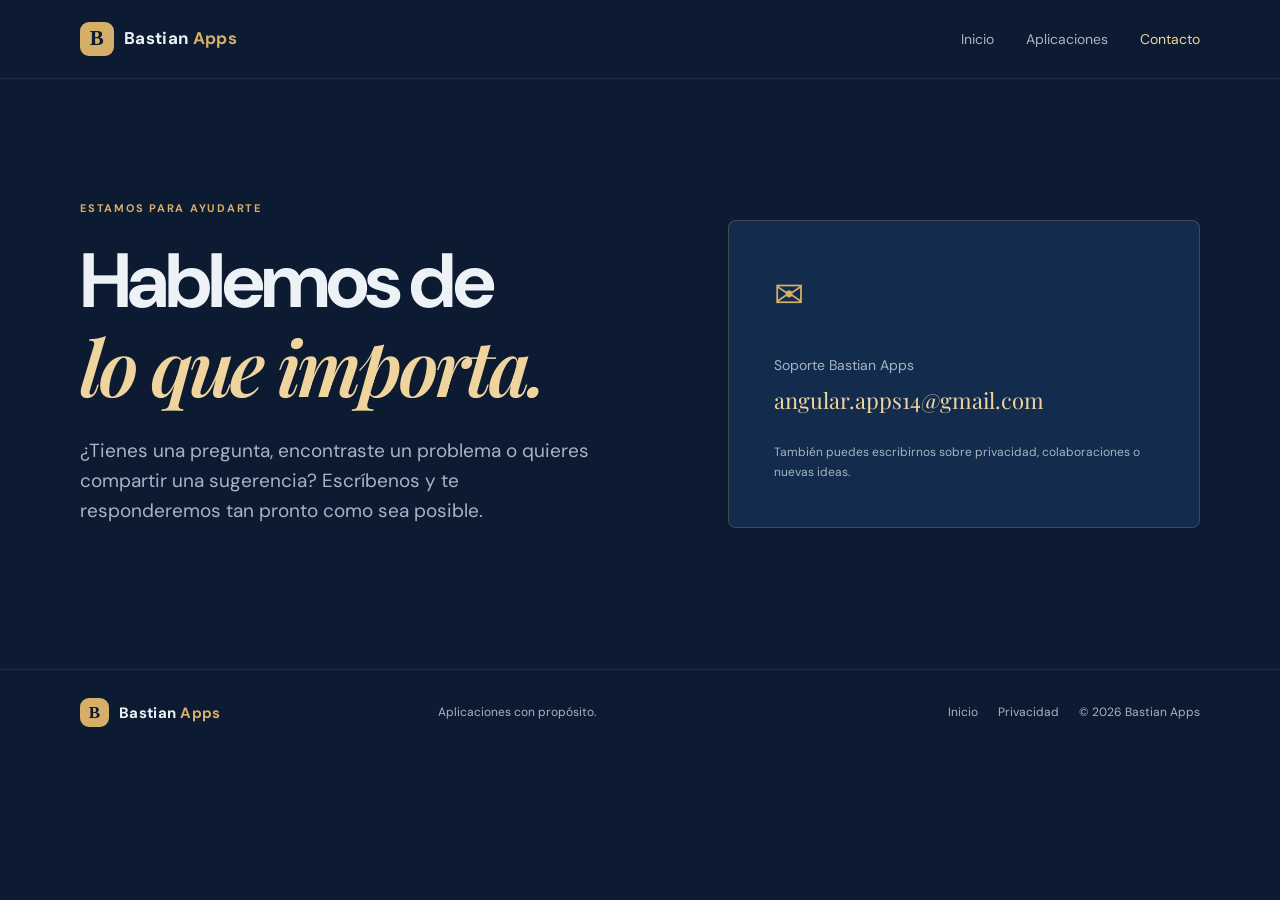
==== contacto.html @ 9ca48ae2 "feat: crear sitio web oficial de Bastian Apps" ====
<!doctype html><html lang="es"><head><meta charset="utf-8"><meta name="viewport" content="width=device-width, initial-scale=1"><meta name="description" content="Contacto y soporte de Bastian Apps."><title>Contacto | Bastian Apps</title><link rel="icon" href="assets/logo/favicon.svg" type="image/svg+xml"><link rel="stylesheet" href="styles.css"></head><body><header class="site-header"><div class="container nav-wrap"><a class="brand" href="index.html"><span class="brand-mark">B</span><span>Bastian <em>Apps</em></span></a><button class="menu-toggle" type="button" aria-expanded="false" aria-controls="main-nav" aria-label="Abrir menú">☰</button><nav id="main-nav" class="main-nav" aria-label="Navegación principal"><a href="index.html">Inicio</a><a href="apps/defensa-del-evangelio.html">Aplicaciones</a><a class="active" href="contacto.html">Contacto</a></nav></div></header><main><section class="contact-hero container"><div><p class="eyebrow">Estamos para ayudarte</p><h1>Hablemos de<br><span>lo que importa.</span></h1><p class="hero-lead">¿Tienes una pregunta, encontraste un problema o quieres compartir una sugerencia? Escríbenos y te responderemos tan pronto como sea posible.</p></div><div class="contact-card"><span class="contact-icon">✉</span><p>Soporte Bastian Apps</p><a href="mailto:angular.apps14@gmail.com">angular.apps14@gmail.com</a><small>También puedes escribirnos sobre privacidad, colaboraciones o nuevas ideas.</small></div></section></main><footer class="site-footer"><div class="container footer-wrap"><a class="brand" href="index.html"><span class="brand-mark">B</span><span>Bastian <em>Apps</em></span></a><p>Aplicaciones con propósito.</p><div><a href="index.html">Inicio</a><a href="privacidad.html">Privacidad</a><small>© 2026 Bastian Apps</small></div></div></footer><script src="script.js"></script></body></html>
---- styles.css ----
@import url('https://fonts.googleapis.com/css2?family=DM+Sans:wght@400;500;600;700&family=Playfair+Display:ital,wght@0,600;0,700;1,600&display=swap');
:root{--navy:#0c1a32;--navy-2:#102342;--ink:#edf2f7;--muted:#a8b4c5;--gold:#d5ae68;--gold-soft:#f0d49d;--line:rgba(213,174,104,.24);--paper:#f3f6f8}*{box-sizing:border-box}html{scroll-behavior:smooth}body{margin:0;background:var(--navy);color:var(--ink);font-family:'DM Sans',sans-serif;line-height:1.6}a{color:inherit;text-decoration:none}p{color:var(--muted);margin:0 0 1.3rem}.container{width:min(1120px,calc(100% - 48px));margin:0 auto}.site-header{border-bottom:1px solid rgba(255,255,255,.08);position:relative;z-index:5}.nav-wrap{align-items:center;display:flex;justify-content:space-between;min-height:78px}.brand{align-items:center;display:inline-flex;font-size:17px;font-weight:700;gap:10px;letter-spacing:.02em}.brand em{color:var(--gold);font-style:normal}.brand-mark{align-items:center;background:var(--gold);border-radius:9px;color:var(--navy);display:inline-flex;font-family:Georgia,serif;font-size:21px;height:34px;justify-content:center;width:34px}.main-nav{display:flex;gap:32px}.main-nav a{color:var(--muted);font-size:14px}.main-nav a:hover,.main-nav a.active{color:var(--gold-soft)}.menu-toggle{background:none;border:0;color:var(--ink);display:none;font-size:24px}.hero{align-items:center;display:grid;gap:70px;grid-template-columns:1.05fr .95fr;min-height:570px;padding-bottom:68px;padding-top:76px}.eyebrow,.section-kicker{color:var(--gold);font-size:11px;font-weight:700;letter-spacing:.16em;text-transform:uppercase}.section-kicker{align-items:center;display:flex;gap:13px}.section-kicker span{background:var(--gold);height:1px;width:34px}h1,h2,h3{line-height:1.1;margin:0 0 22px}h1{font-size:clamp(48px,6vw,82px);letter-spacing:-.05em}h2{font-size:clamp(34px,4.2vw,57px);letter-spacing:-.045em}h3{font-size:23px}h1 span,h2 span{color:var(--gold-soft);font-family:'Playfair Display',serif;font-style:italic;font-weight:600}.hero-lead{font-size:19px;max-width:490px}.hero-actions{align-items:center;display:flex;gap:26px;margin-top:32px}.button{border:1px solid transparent;border-radius:4px;display:inline-flex;font-size:13px;font-weight:700;gap:24px;justify-content:space-between;letter-spacing:.02em;padding:14px 18px;transition:.2s ease}.button span,.text-link span{font-size:19px;line-height:1}.button-primary{background:var(--gold);color:var(--navy)}.button-primary:hover{background:var(--gold-soft);transform:translateY(-2px)}.button-outline{border-color:var(--line);color:var(--gold-soft);margin-top:19px}.button-outline:hover{background:rgba(213,174,104,.1)}.text-link{color:var(--gold-soft);font-size:13px;font-weight:700}.hero-art{height:360px;position:relative}.glow{background:rgba(213,174,104,.18);border-radius:50%;filter:blur(55px);height:280px;position:absolute;right:25px;top:24px;width:280px}.hero-card{border:1px solid var(--line);border-radius:8px;height:278px;position:absolute;transform:rotate(-8deg);width:205px}.card-back{background:rgba(213,174,104,.08);right:145px;top:38px}.card-front{background:linear-gradient(150deg,#1a3155,#0c1a32);box-shadow:20px 28px 50px rgba(0,0,0,.28);display:flex;flex-direction:column;gap:13px;justify-content:flex-end;padding:25px;right:65px;top:64px;transform:rotate(8deg)}.mini-label,.phone-brand{color:var(--gold);font-size:9px;font-weight:700;letter-spacing:.13em}.cross{color:var(--gold);font-size:31px;position:absolute;right:24px;top:20px}.card-front strong{font-family:'Playfair Display',serif;font-size:27px;line-height:1.1}.card-line{background:var(--gold);height:1px;width:35px}.card-front small{color:var(--muted);font-size:10px}.section{padding-bottom:100px;padding-top:100px}.intro{border-top:1px solid var(--line)}.intro-grid,.section-heading,.privacy-row,.coming-card,.cta-inner{display:flex;justify-content:space-between}.intro-grid{gap:60px;margin-top:36px}.intro-grid p{max-width:460px}.section-tint{background:var(--paper);color:var(--navy)}.section-tint p{color:#667285}.section-heading{align-items:end;margin-bottom:46px}.section-heading>p{max-width:280px}.app-card{background:var(--navy);border:1px solid rgba(213,174,104,.26);border-radius:8px;display:grid;gap:32px;grid-template-columns:54px 1fr 240px;padding:42px}.app-icon{align-items:center;background:var(--gold);border-radius:12px;color:var(--navy);display:flex;font-size:28px;height:54px;justify-content:center;width:54px}.app-content{max-width:520px}.status{align-items:center;color:var(--gold-soft);display:flex;font-size:11px;font-weight:700;gap:8px;letter-spacing:.08em;text-transform:uppercase}.status span{background:var(--gold);border-radius:50%;height:7px;width:7px}.tag-list{display:flex;flex-wrap:wrap;gap:7px}.tag-list span{border:1px solid var(--line);border-radius:100px;color:var(--muted);font-size:11px;padding:3px 9px}.app-preview{align-self:center;background:#183155;border:1px solid var(--line);border-radius:5px;height:225px;overflow:hidden;padding:17px}.preview-top{color:var(--gold);font-size:8px;font-weight:700;letter-spacing:.11em}.preview-top b{float:right}.preview-star{color:var(--gold);font-size:23px;margin-top:26px}.preview-title{font-family:'Playfair Display',serif;font-size:25px;line-height:1.1;margin-top:7px}.preview-row{display:flex;gap:8px;margin-top:29px}.preview-row i{background:rgba(240,212,157,.65);display:block;height:30px;width:30px}.coming-card{align-items:end;border-bottom:1px solid var(--line);border-top:1px solid var(--line);margin-top:36px;padding:48px 0}.coming-card p{max-width:420px}.coming-symbol{color:var(--gold);font-size:48px;font-weight:300}.cta{background:#183155}.cta-inner{align-items:center}.cta .section-kicker{margin-bottom:22px}.privacy-row{align-items:center;border-top:1px solid var(--line);margin-top:34px;padding-top:28px}.privacy-row p{margin:0}.site-footer{border-top:1px solid rgba(255,255,255,.08);padding:28px 0}.footer-wrap{align-items:center;display:grid;gap:22px;grid-template-columns:1fr 1fr 1.2fr}.footer-wrap p{font-size:12px;margin:0}.footer-wrap>div{align-items:center;display:flex;gap:20px;justify-content:end}.footer-wrap a,.footer-wrap small{color:var(--muted);font-size:12px}.footer-wrap .brand{color:var(--ink);font-size:15px}.footer-wrap .brand-mark{font-size:17px;height:29px;width:29px}.app-hero{align-items:center;display:grid;gap:50px;grid-template-columns:1fr .8fr;min-height:570px;padding-bottom:80px;padding-top:55px}.back-link{color:var(--muted);display:block;font-size:12px;margin-bottom:70px}.back-link:hover{color:var(--gold)}.app-hero .status{margin-top:28px}.store-buttons{display:flex;gap:10px;margin-top:24px}.store-button{align-items:center;background:#071226;border:1px solid var(--line);border-radius:5px;display:flex;gap:10px;padding:9px 14px}.store-button b{color:var(--gold);font-size:22px}.store-button span{display:flex;flex-direction:column;font-size:13px;font-weight:700;line-height:1.2}.store-button small{color:var(--muted);font-size:8px;font-weight:400}.app-hero-art{align-items:center;display:flex;justify-content:center}.phone-shell{background:#050b18;border:7px solid #294364;border-radius:30px;box-shadow:0 25px 55px rgba(0,0,0,.3);height:430px;padding:9px;width:226px}.phone-screen{background:linear-gradient(165deg,#1d4265,#0e213b);border-radius:18px;height:100%;padding:24px 15px}.phone-brand{font-size:7px}.phone-screen h3{font-family:'Playfair Display',serif;font-size:29px;margin-top:70px}.phone-screen em{color:var(--gold-soft);font-style:italic}.phone-feature{border-top:1px solid var(--line);color:#dbe5ef;font-size:11px;padding:14px 0}.phone-feature b{color:var(--gold);float:right}.feature-grid{display:grid;gap:1px;grid-template-columns:repeat(3,1fr)}.feature-grid article{background:#fff;padding:30px}.feature-grid article:nth-child(n+4){border-top:1px solid #dce3e8}.feature-grid article span{color:#b78b42;font-size:24px}.feature-grid h3{font-size:18px;margin:18px 0 10px}.feature-grid p{font-size:13px;margin:0}.screenshots h2{margin-top:24px}.screenshot-grid{display:grid;gap:18px;grid-template-columns:repeat(3,1fr);margin-top:42px}.screenshot-placeholder{align-items:center;background:rgba(255,255,255,.04);border:1px dashed var(--line);border-radius:7px;display:flex;flex-direction:column;height:260px;justify-content:center}.screenshot-placeholder span{color:var(--gold);font-size:35px;font-weight:300}.screenshot-placeholder small{color:var(--muted);font-size:11px}.page-links{display:flex;gap:26px;padding-bottom:70px}.page-links a{color:var(--gold-soft);font-size:13px}.legal-hero{border-bottom:1px solid var(--line);padding:90px 0 65px}.legal-hero h1{margin-top:20px}.legal-content{max-width:760px;padding-bottom:100px;padding-top:65px}.legal-content h2{font-size:23px;letter-spacing:-.02em;margin-top:40px}.legal-content p,.legal-content li{color:#bcc7d4;font-size:15px}.legal-content a{color:var(--gold-soft);text-decoration:underline}.legal-content ul{padding-left:20px}.contact-hero{align-items:center;display:grid;gap:70px;grid-template-columns:1.1fr .9fr;min-height:590px}.contact-card{background:#132b4d;border:1px solid var(--line);border-radius:8px;padding:45px}.contact-icon{color:var(--gold);font-size:36px}.contact-card p{font-size:14px;margin:30px 0 7px}.contact-card>a{color:var(--gold-soft);font-family:'Playfair Display',serif;font-size:22px;overflow-wrap:anywhere}.contact-card small{color:var(--muted);display:block;font-size:12px;margin-top:25px}.contact-hero .hero-lead{max-width:520px}
@media(max-width:760px){.container{width:min(100% - 32px,540px)}.site-header{min-height:68px}.nav-wrap{min-height:68px}.menu-toggle{display:block}.main-nav{background:var(--navy);border-bottom:1px solid var(--line);display:none;flex-direction:column;gap:0;left:0;padding:8px 16px;position:absolute;right:0;top:68px}.main-nav.is-open{display:flex}.main-nav a{padding:12px 0}.hero,.app-hero,.contact-hero{display:block;min-height:0;padding-bottom:70px;padding-top:65px}.hero-art{height:300px;margin-top:40px}.hero-card{height:230px;width:170px}.card-front{right:50px;top:50px}.card-back{right:130px;top:25px}.intro-grid,.section-heading,.privacy-row,.coming-card,.cta-inner{align-items:flex-start;display:block}.intro-grid{margin-top:25px}.intro-grid h2{margin-bottom:25px}.section{padding-bottom:70px;padding-top:70px}.section-heading>p{margin-top:20px}.app-card{display:block;padding:25px}.app-content{margin-top:25px}.app-preview{margin-top:35px}.cta-inner .button{margin-top:30px}.footer-wrap{display:block}.footer-wrap p{margin:18px 0}.footer-wrap>div{justify-content:flex-start;flex-wrap:wrap}.app-hero .back-link{margin-bottom:55px}.app-hero-art{margin-top:50px}.feature-grid{grid-template-columns:1fr}.feature-grid article:nth-child(n+2){border-top:1px solid #dce3e8}.screenshot-grid{grid-template-columns:1fr}.screenshot-placeholder{height:180px}.legal-hero{padding:65px 0 45px}.legal-content{padding-bottom:70px;padding-top:40px}.contact-card{margin-top:48px;padding:32px}.store-buttons{flex-wrap:wrap}.store-button{flex:1;min-width:145px}}
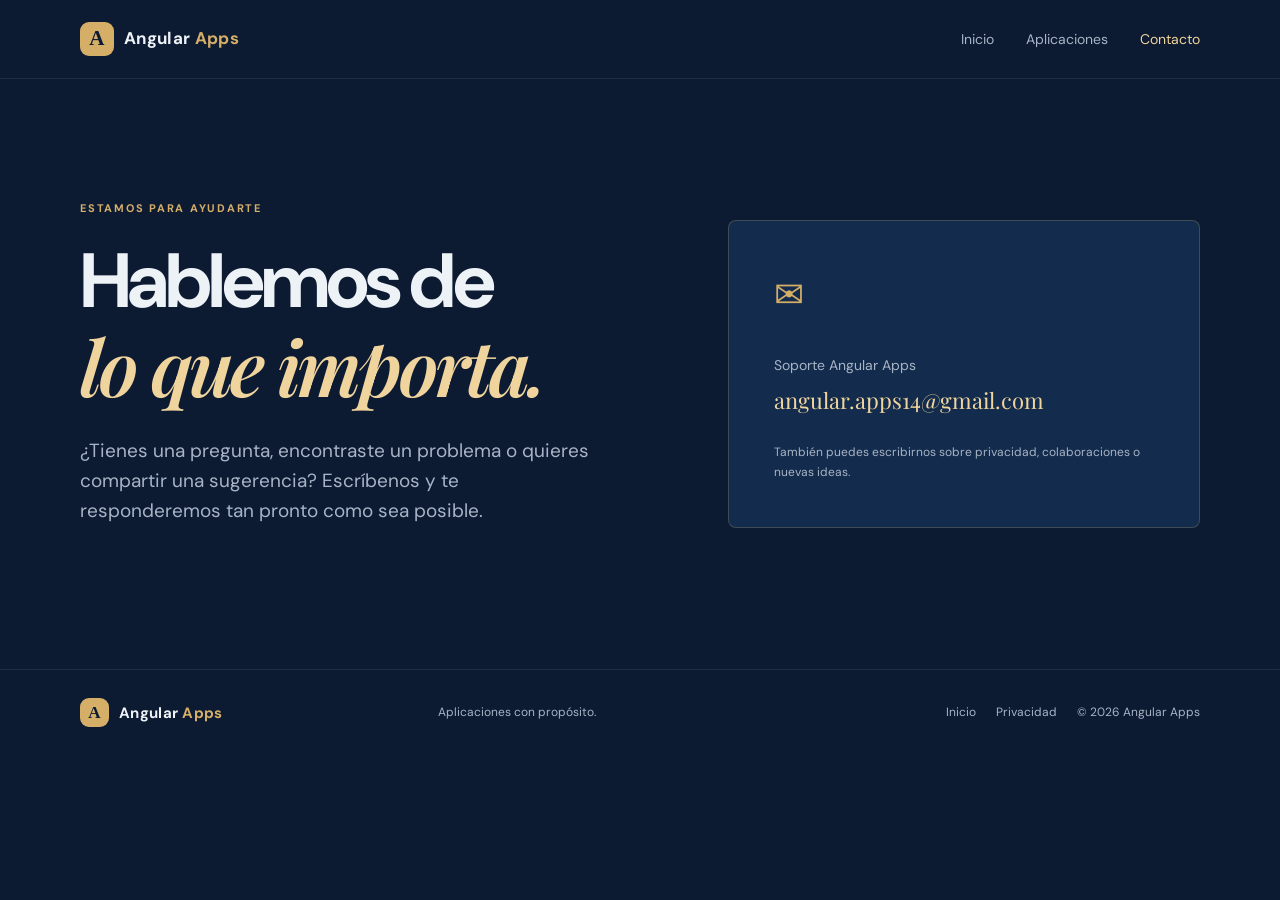
==== commit e32dae2e: "Actualiza marca del sitio a Angular Apps" ====
--- a/contacto.html
+++ b/contacto.html
@@ -1 +1,4 @@
-<!doctype html><html lang="es"><head><meta charset="utf-8"><meta name="viewport" content="width=device-width, initial-scale=1"><meta name="description" content="Contacto y soporte de Bastian Apps."><title>Contacto | Bastian Apps</title><link rel="icon" href="assets/logo/favicon.svg" type="image/svg+xml"><link rel="stylesheet" href="styles.css"></head><body><header class="site-header"><div class="container nav-wrap"><a class="brand" href="index.html"><span class="brand-mark">B</span><span>Bastian <em>Apps</em></span></a><button class="menu-toggle" type="button" aria-expanded="false" aria-controls="main-nav" aria-label="Abrir menú">☰</button><nav id="main-nav" class="main-nav" aria-label="Navegación principal"><a href="index.html">Inicio</a><a href="apps/defensa-del-evangelio.html">Aplicaciones</a><a class="active" href="contacto.html">Contacto</a></nav></div></header><main><section class="contact-hero container"><div><p class="eyebrow">Estamos para ayudarte</p><h1>Hablemos de<br><span>lo que importa.</span></h1><p class="hero-lead">¿Tienes una pregunta, encontraste un problema o quieres compartir una sugerencia? Escríbenos y te responderemos tan pronto como sea posible.</p></div><div class="contact-card"><span class="contact-icon">✉</span><p>Soporte Bastian Apps</p><a href="mailto:angular.apps14@gmail.com">angular.apps14@gmail.com</a><small>También puedes escribirnos sobre privacidad, colaboraciones o nuevas ideas.</small></div></section></main><footer class="site-footer"><div class="container footer-wrap"><a class="brand" href="index.html"><span class="brand-mark">B</span><span>Bastian <em>Apps</em></span></a><p>Aplicaciones con propósito.</p><div><a href="index.html">Inicio</a><a href="privacidad.html">Privacidad</a><small>© 2026 Bastian Apps</small></div></div></footer><script src="script.js"></script></body></html>
+<!doctype html>
+<html lang="es">
+<head><meta charset="utf-8"><meta name="viewport" content="width=device-width, initial-scale=1"><meta name="description" content="Contacto y soporte de Angular Apps."><title>Contacto | Angular Apps</title><link rel="icon" href="assets/logo/favicon.svg" type="image/svg+xml"><link rel="stylesheet" href="styles.css"></head>
+<body><header class="site-header"><div class="container nav-wrap"><a class="brand" href="index.html"><span class="brand-mark">A</span><span>Angular <em>Apps</em></span></a><button class="menu-toggle" type="button" aria-expanded="false" aria-controls="main-nav" aria-label="Abrir menú">☰</button><nav id="main-nav" class="main-nav" aria-label="Navegación principal"><a href="index.html">Inicio</a><a href="apps/defensa-del-evangelio.html">Aplicaciones</a><a class="active" href="contacto.html">Contacto</a></nav></div></header><main><section class="contact-hero container"><div><p class="eyebrow">Estamos para ayudarte</p><h1>Hablemos de<br><span>lo que importa.</span></h1><p class="hero-lead">¿Tienes una pregunta, encontraste un problema o quieres compartir una sugerencia? Escríbenos y te responderemos tan pronto como sea posible.</p></div><div class="contact-card"><span class="contact-icon">✉</span><p>Soporte Angular Apps</p><a href="mailto:angular.apps14@gmail.com">angular.apps14@gmail.com</a><small>También puedes escribirnos sobre privacidad, colaboraciones o nuevas ideas.</small></div></section></main><footer class="site-footer"><div class="container footer-wrap"><a class="brand" href="index.html"><span class="brand-mark">A</span><span>Angular <em>Apps</em></span></a><p>Aplicaciones con propósito.</p><div><a href="index.html">Inicio</a><a href="privacidad.html">Privacidad</a><small>© 2026 Angular Apps</small></div></div></footer><script src="script.js"></script></body></html>
